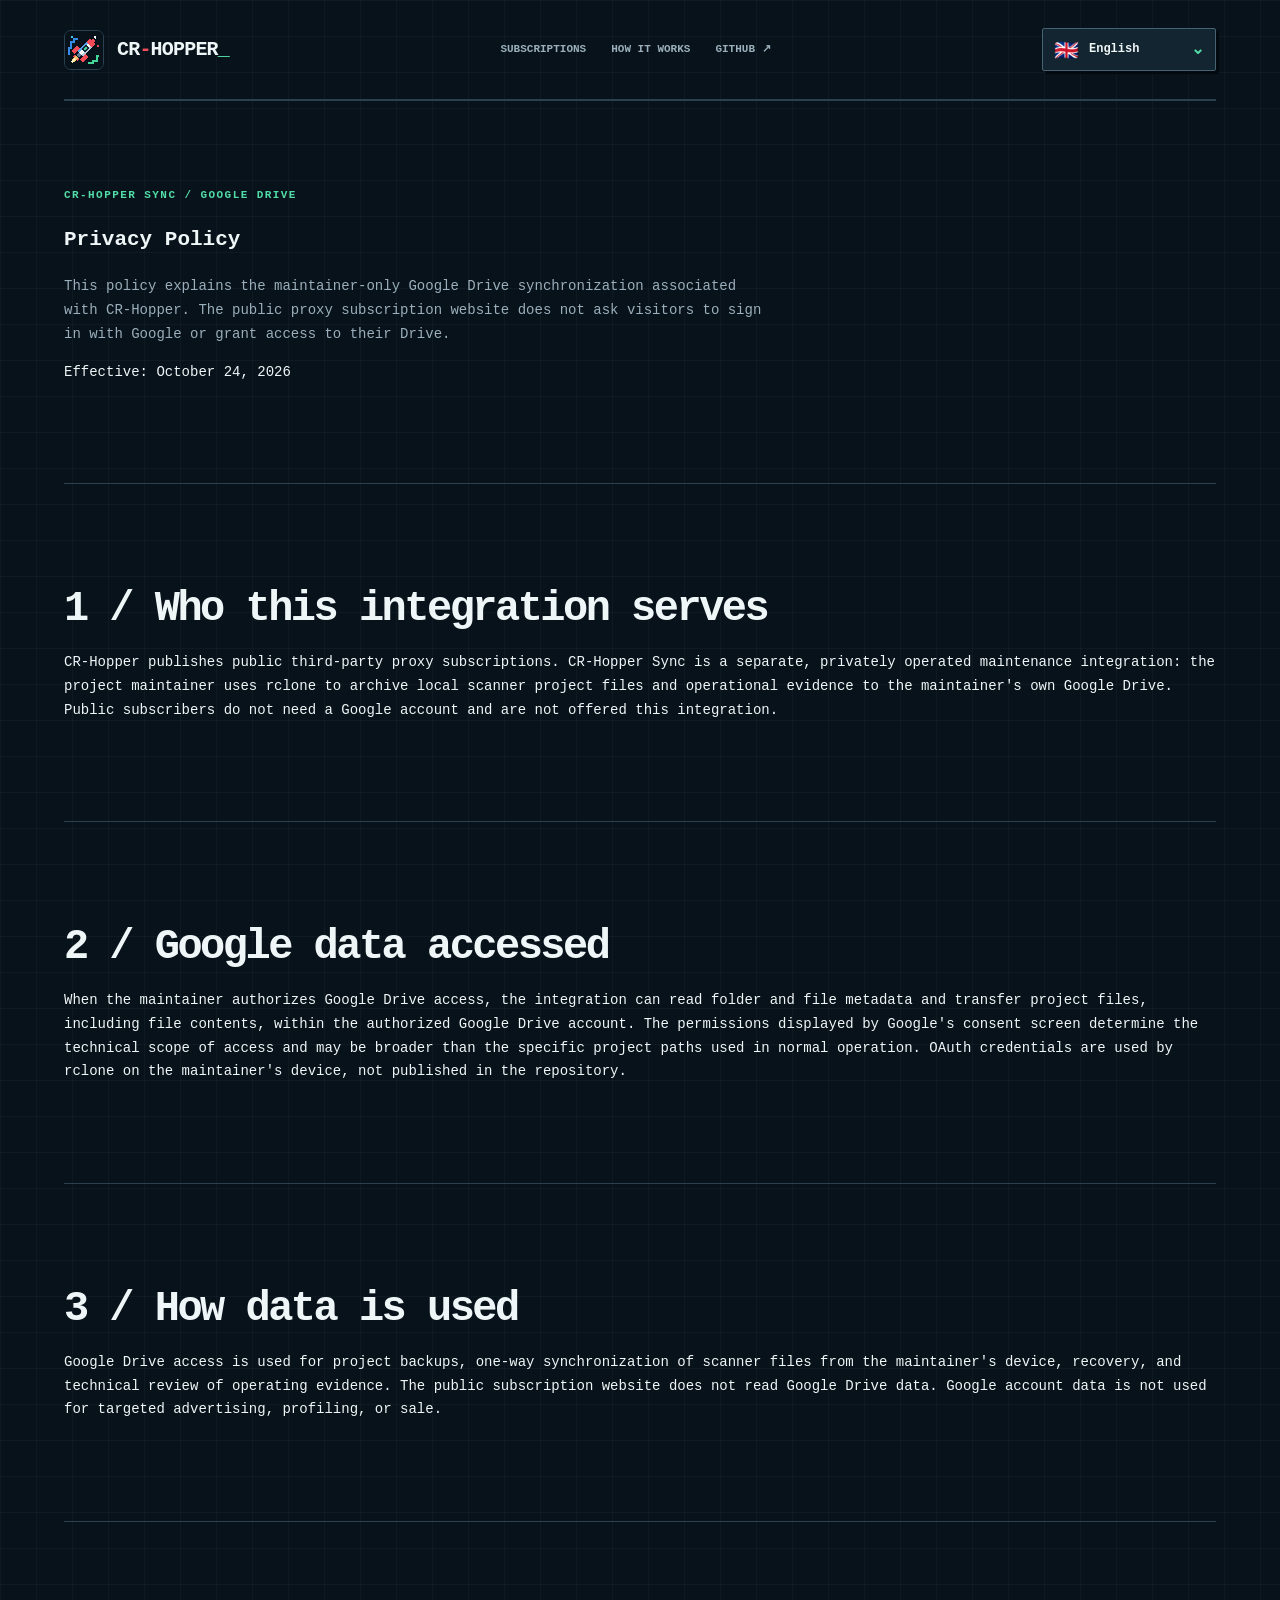
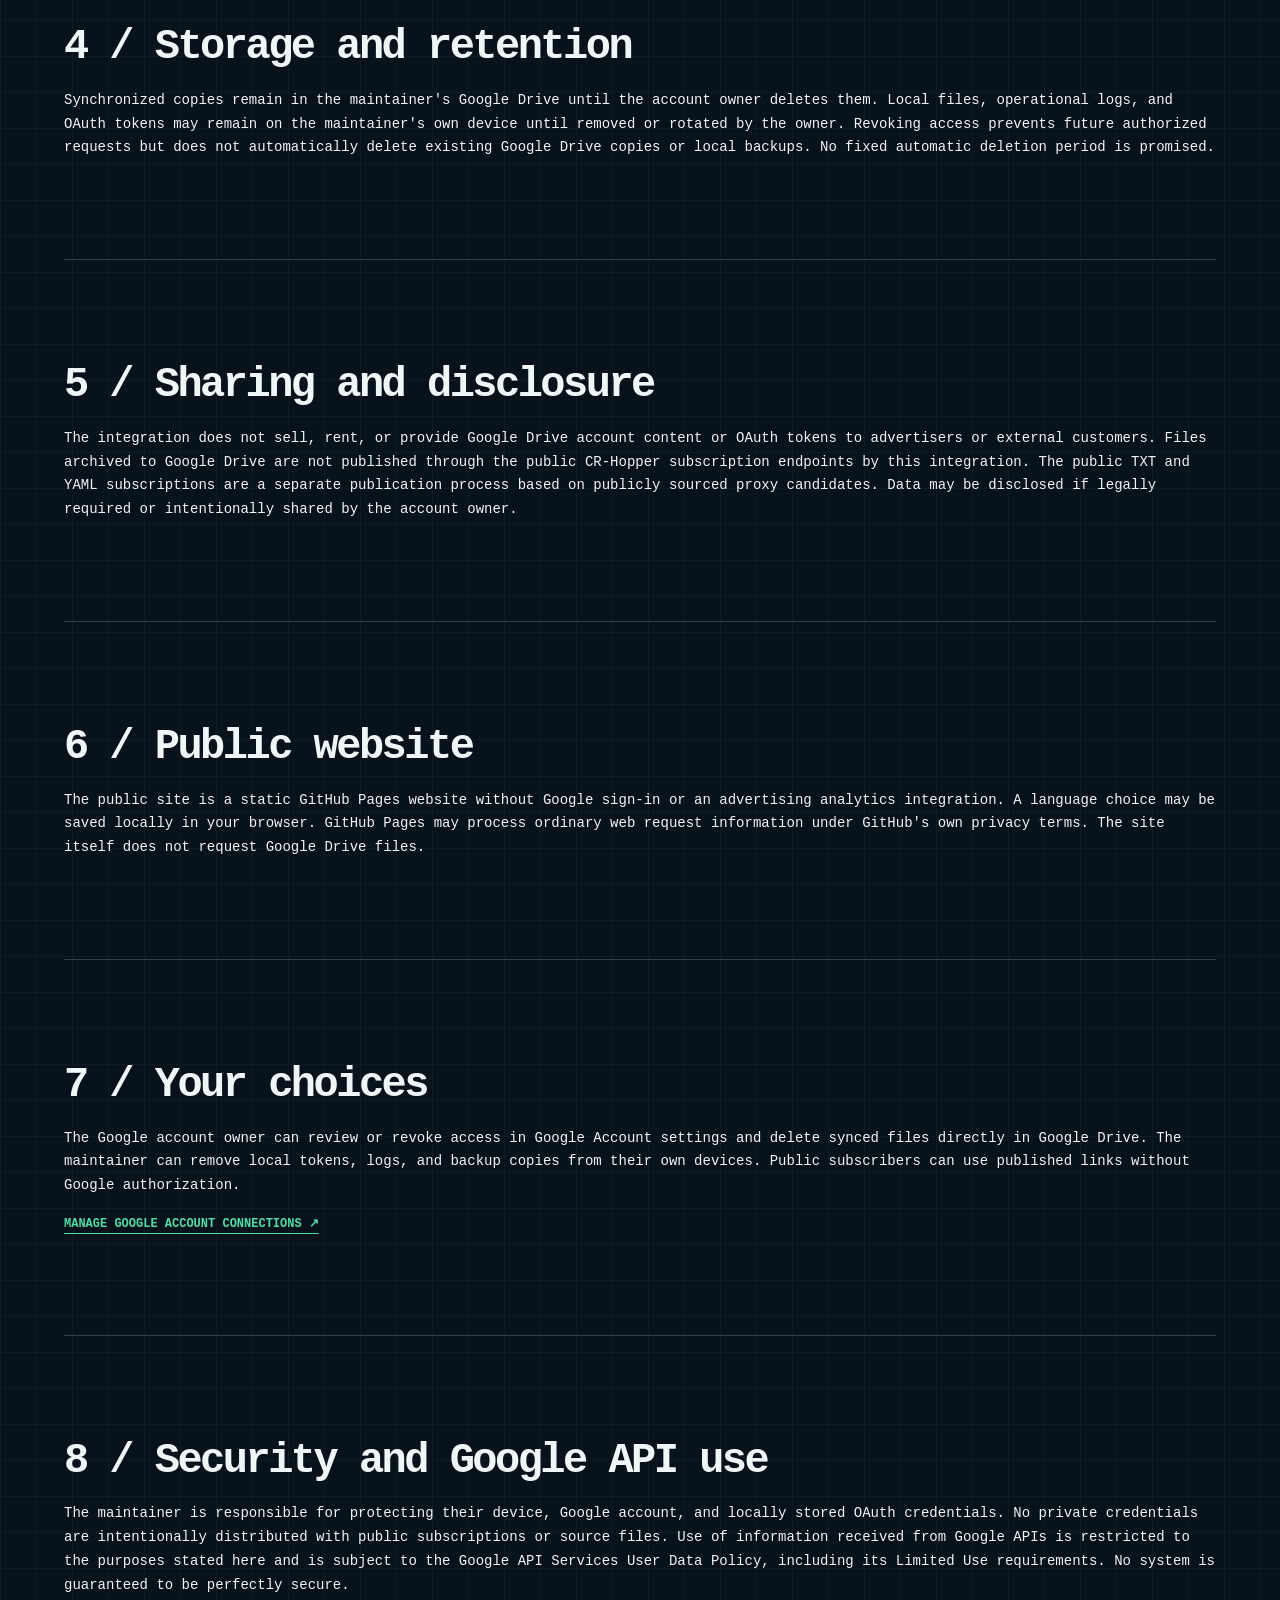
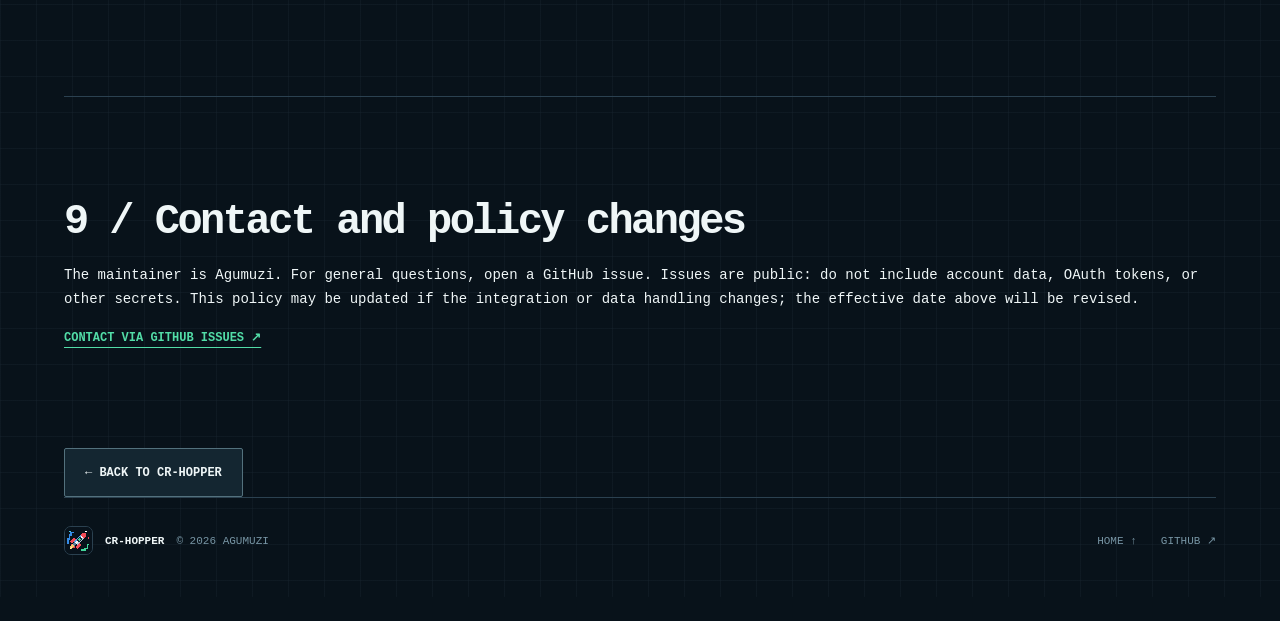
==== docs/privacy.html @ 55a14ff9 "docs: add CR-Hopper Sync Google Drive privacy policy" ====
<!doctype html>
<html lang="en">
<head>
<meta charset="utf-8"><meta name="viewport" content="width=device-width, initial-scale=1">
<title>CR-Hopper Sync — Privacy Policy</title>
<meta name="description" content="Privacy policy for CR-Hopper Sync, the maintainer-operated Google Drive backup integration associated with CR-Hopper.">
<meta name="theme-color" content="#08121a">
<link rel="canonical" href="https://agumuzi.github.io/crhopper/privacy.html">
<link rel="icon" href="./assets/rocket.svg" type="image/svg+xml">
<link rel="stylesheet" href="./assets/style.css?v=20261024-oauth-privacy">
<script src="./assets/app.js?v=20261024-oauth-privacy" defer></script>
</head>
<body>
<a class="skip" href="#main">Skip to content</a>
<div class="site">
<header class="top">
  <a class="brand" href="./" aria-label="CR-Hopper home"><img src="./assets/rocket.svg" alt="" width="40" height="40"><strong>CR<b>-</b>HOPPER<em>_</em></strong></a>
  <nav aria-label="Main navigation"><a href="./#feeds" data-i18n="navFeeds">SUBSCRIPTIONS</a><a href="./#how" data-i18n="navHow">HOW IT WORKS</a><a href="https://github.com/Agumuzi/crhopper" target="_blank" rel="noopener noreferrer">GITHUB ↗</a></nav>
  <div class="language-switcher" id="language-switcher" dir="ltr">
    <button class="language-toggle" id="language-toggle" type="button" aria-haspopup="menu" aria-expanded="false" aria-controls="language-menu" aria-label="English — select language">
      <span class="language-flag" id="language-flag" aria-hidden="true">🇬🇧</span>
      <span class="language-label" id="language-label">English</span>
      <span class="language-chevron" aria-hidden="true">⌄</span>
    </button>
    <div class="language-menu" id="language-menu" role="menu" aria-label="Website language" hidden>
      <button type="button" class="language-option" role="menuitemradio" aria-checked="true" data-language="en" lang="en"><span class="language-flag" aria-hidden="true">🇬🇧</span><span class="language-option-label">English</span></button>
      <button type="button" class="language-option" role="menuitemradio" aria-checked="false" data-language="zh" lang="zh-CN"><span class="language-flag" aria-hidden="true">🇨🇳</span><span class="language-option-label">简体中文</span></button>
      <button type="button" class="language-option" role="menuitemradio" aria-checked="false" data-language="ru" lang="ru"><span class="language-flag" aria-hidden="true">🇷🇺</span><span class="language-option-label">Русский</span></button>
      <button type="button" class="language-option" role="menuitemradio" aria-checked="false" data-language="fa" lang="fa"><span class="language-flag" aria-hidden="true">🇮🇷</span><span class="language-option-label" dir="rtl">فارسی</span></button>
    </div>
  </div>
</header>
<main id="main">
<section class="section policy-hero" aria-labelledby="privacy-title">
  <div class="section-id" data-i18n="privacyEyebrow">CR-HOPPER SYNC / GOOGLE DRIVE</div>
  <h1 id="privacy-title" data-i18n="privacyTitle">Privacy Policy</h1>
  <p class="lead" data-i18n="privacyIntro">This policy explains the maintainer-only Google Drive synchronization associated with CR-Hopper. The public proxy subscription website does not ask visitors to sign in with Google or grant access to their Drive.</p>
  <p class="policy-date" data-i18n="privacyUpdated">Effective: October 24, 2026</p>
</section>
<div class="policy-content">
<section class="section" aria-labelledby="scope-title"><h2 id="scope-title" data-i18n="privacyScopeTitle">1 / Who this integration serves</h2>
<p data-i18n="privacyScope">CR-Hopper publishes public third-party proxy subscriptions. CR-Hopper Sync is a separate, privately operated maintenance integration: the project maintainer uses rclone to archive local scanner project files and operational evidence to the maintainer's own Google Drive. Public subscribers do not need a Google account and are not offered this integration.</p></section>
<section class="section" aria-labelledby="data-title"><h2 id="data-title" data-i18n="privacyDataTitle">2 / Google data accessed</h2>
<p data-i18n="privacyData">When the maintainer authorizes Google Drive access, the integration can read folder and file metadata and transfer project files, including file contents, within the authorized Google Drive account. The permissions displayed by Google's consent screen determine the technical scope of access and may be broader than the specific project paths used in normal operation. OAuth credentials are used by rclone on the maintainer's device, not published in the repository.</p></section>
<section class="section" aria-labelledby="use-title"><h2 id="use-title" data-i18n="privacyUseTitle">3 / How data is used</h2>
<p data-i18n="privacyUse">Google Drive access is used for project backups, one-way synchronization of scanner files from the maintainer's device, recovery, and technical review of operating evidence. The public subscription website does not read Google Drive data. Google account data is not used for targeted advertising, profiling, or sale.</p></section>
<section class="section" aria-labelledby="storage-title"><h2 id="storage-title" data-i18n="privacyStorageTitle">4 / Storage and retention</h2>
<p data-i18n="privacyStorage">Synchronized copies remain in the maintainer's Google Drive until the account owner deletes them. Local files, operational logs, and OAuth tokens may remain on the maintainer's own device until removed or rotated by the owner. Revoking access prevents future authorized requests but does not automatically delete existing Google Drive copies or local backups. No fixed automatic deletion period is promised.</p></section>
<section class="section" aria-labelledby="sharing-title"><h2 id="sharing-title" data-i18n="privacySharingTitle">5 / Sharing and disclosure</h2>
<p data-i18n="privacySharing">The integration does not sell, rent, or provide Google Drive account content or OAuth tokens to advertisers or external customers. Files archived to Google Drive are not published through the public CR-Hopper subscription endpoints by this integration. The public TXT and YAML subscriptions are a separate publication process based on publicly sourced proxy candidates. Data may be disclosed if legally required or intentionally shared by the account owner.</p></section>
<section class="section" aria-labelledby="website-title"><h2 id="website-title" data-i18n="privacyWebsiteTitle">6 / Public website</h2>
<p data-i18n="privacyWebsite">The public site is a static GitHub Pages website without Google sign-in or an advertising analytics integration. A language choice may be saved locally in your browser. GitHub Pages may process ordinary web request information under GitHub's own privacy terms. The site itself does not request Google Drive files.</p></section>
<section class="section" aria-labelledby="control-title"><h2 id="control-title" data-i18n="privacyControlTitle">7 / Your choices</h2>
<p data-i18n="privacyControl">The Google account owner can review or revoke access in Google Account settings and delete synced files directly in Google Drive. The maintainer can remove local tokens, logs, and backup copies from their own devices. Public subscribers can use published links without Google authorization.</p>
<p><a class="text-link" href="https://myaccount.google.com/connections" target="_blank" rel="noopener noreferrer" data-i18n="privacyControlLink">MANAGE GOOGLE ACCOUNT CONNECTIONS ↗</a></p></section>
<section class="section" aria-labelledby="security-title"><h2 id="security-title" data-i18n="privacySecurityTitle">8 / Security and Google API use</h2>
<p data-i18n="privacySecurity">The maintainer is responsible for protecting their device, Google account, and locally stored OAuth credentials. No private credentials are intentionally distributed with public subscriptions or source files. Use of information received from Google APIs is restricted to the purposes stated here and is subject to the Google API Services User Data Policy, including its Limited Use requirements. No system is guaranteed to be perfectly secure.</p></section>
<section class="section" aria-labelledby="contact-title"><h2 id="contact-title" data-i18n="privacyContactTitle">9 / Contact and policy changes</h2>
<p data-i18n="privacyContact">The maintainer is Agumuzi. For general questions, open a GitHub issue. Issues are public: do not include account data, OAuth tokens, or other secrets. This policy may be updated if the integration or data handling changes; the effective date above will be revised.</p>
<p><a class="text-link" href="https://github.com/Agumuzi/crhopper/issues" target="_blank" rel="noopener noreferrer" data-i18n="privacyContactLink">CONTACT VIA GITHUB ISSUES ↗</a></p></section>
</div>
<div class="policy-actions"><a class="btn" href="./" data-i18n="privacyBack">← BACK TO CR-HOPPER</a></div>
</main>
<footer><div class="foot"><img src="./assets/rocket.svg" alt="" width="29" height="29"><strong>CR-HOPPER</strong><span>© 2026 AGUMUZI</span></div><div><a href="./" data-i18n="privacyBackShort">HOME ↑</a><a href="https://github.com/Agumuzi/crhopper">GITHUB ↗</a></div></footer>
</div><div class="toast" id="toast" role="status" aria-live="polite"></div>
</body></html>
---- docs/assets/style.css ----
:root{color-scheme:dark;--bg:#08121a;--surface:#111e29;--border:#2b4150;--text:#eff6f7;--muted:#9aafbb;--mint:#52dca7;--red:#f04e5d;--blue:#5ba3f0;--gold:#e8c577;--font:ui-monospace,SFMono-Regular,Menlo,Monaco,Consolas,monospace}*{box-sizing:border-box}html{scroll-behavior:smooth}body{margin:0;background:var(--bg);color:var(--text);font:14px/1.7 var(--font);background-image:linear-gradient(#20303a44 1px,transparent 1px),linear-gradient(90deg,#20303a44 1px,transparent 1px);background-size:36px 36px}a{color:inherit;text-decoration:none}button,select{font:inherit}button{cursor:pointer}a:focus-visible,button:focus-visible,select:focus-visible,summary:focus-visible{outline:2px solid var(--mint);outline-offset:4px}.skip{position:absolute;left:-9999px;top:0;background:var(--mint);color:#07141a;padding:10px}.skip:focus{left:12px}.site{max-width:1240px;margin:auto;padding:0 clamp(20px,5vw,72px)}.top{display:flex;align-items:center;justify-content:space-between;gap:22px;min-height:100px;border-bottom:1px solid var(--border)}.brand{display:flex;gap:13px;align-items:center;white-space:nowrap;font-size:20px;letter-spacing:-.04em}.brand img,.foot img{border:1px solid var(--border);border-radius:7px}.brand b{color:var(--red)}.brand em{font-style:normal;color:var(--mint)}nav{display:flex;gap:25px;align-items:center;color:var(--muted);font-size:11px;font-weight:700}nav a:hover,footer a:hover,.text-link:hover{color:var(--mint)}.hero{min-height:620px;display:grid;grid-template-columns:1.18fr .82fr;gap:35px;align-items:center;padding:85px 0}.eyebrow,.section-id{color:var(--mint);letter-spacing:.13em;font-size:11px;font-weight:750}.dot{display:inline-block;width:8px;height:8px;border:2px solid var(--mint);margin-right:8px}.hero h1{font-size:clamp(60px,7.7vw,108px);line-height:1.13;letter-spacing:-.09em;margin:22px 0;font-weight:950;white-space:nowrap;text-shadow:4px 4px #18342e}.hero h1 .dash{color:var(--red)}.hero h1 .mint{color:var(--mint)}.cursor{font-size:.3em;vertical-align:27%;color:var(--blue);margin-left:10px;animation:blink 1.5s steps(1) infinite}.hero h2{font-size:clamp(24px,3vw,39px);line-height:1.35;letter-spacing:-.05em;margin:0 0 22px}.lead,.subtitle,.about p,.disclaimer p{color:var(--muted);max-width:710px;font-size:14px}.hero-actions{display:flex;flex-wrap:wrap;gap:12px;margin-top:35px}.btn{border:1px solid #53717d;display:inline-flex;justify-content:center;align-items:center;min-height:49px;padding:12px 20px;color:var(--text);background:#142631;font-size:12px;font-weight:800;transition:transform .15s,background .15s;border-radius:2px}.btn:hover{transform:translateY(-2px);border-color:var(--mint)}.btn-primary{background:var(--mint);color:#061d17;border-color:var(--mint);box-shadow:4px 4px #265e4b}.tags{margin-top:32px;display:flex;gap:9px;flex-wrap:wrap}.tags span{font-size:10px;color:#7d9cac;border:1px solid var(--border);padding:5px 9px}.hero-visual{position:relative;aspect-ratio:1;display:grid;place-items:center;isolation:isolate;background:radial-gradient(circle,#1b3739 0%,#0f1f2b 45%,transparent 72%)}.hero-visual img{position:relative;z-index:2;width:70%;height:auto;transform:rotate(-7deg);box-shadow:12px 12px 0 #040c12a9}.orbit{position:absolute;border:2px dashed #376278;border-radius:50%;width:94%;height:54%;transform:rotate(-31deg)}.orbit.second{width:60%;height:94%;transform:rotate(34deg);border-color:#31544f}.hero-visual small{position:absolute;bottom:0;color:#8daab8;font-size:10px}.hero-visual small span{color:var(--mint)}.section{padding:85px 0;border-top:1px solid var(--border);scroll-margin-top:30px}.section h2,.disclaimer h2{font-size:clamp(28px,3.65vw,42px);letter-spacing:-.06em;line-height:1.3;margin:13px 0}.section .subtitle{margin:0 0 32px}.feed-grid{display:grid;grid-template-columns:repeat(2,minmax(0,1fr));gap:20px}.card,.terminal{background:var(--surface);border:1px solid var(--border);box-shadow:5px 5px #050c12}.card-bar{border-bottom:1px solid var(--border);background:#162630;display:flex;align-items:center;gap:16px;justify-content:space-between;min-height:44px;padding:0 18px;font-size:10px;color:#a7bec6}.lights{color:var(--red);letter-spacing:4px}.card-body{padding:26px}.card .label{font-size:10px;color:var(--mint);letter-spacing:.08em}.card h3{font-size:31px;letter-spacing:-.05em;margin:5px 0 10px}.card p{color:var(--muted);font-size:13px;min-height:51px}.code{border:1px solid #304c5b;background:#08141c;padding:14px;white-space:nowrap;overflow-x:auto;direction:ltr;text-align:left;font-size:11px;color:#bcdaec}.copy{width:100%;margin-top:17px;background:#163e33;color:var(--mint);border-color:#437662}.warning{border-left:3px solid var(--gold);padding-left:14px;color:#b0b8c1;font-size:12px;margin-top:24px}.steps{display:grid;grid-template-columns:repeat(4,minmax(0,1fr));gap:13px}.step{padding:20px;background:#101d27;border:1px solid var(--border);min-height:222px}.step .num{color:#7192a1;font-size:11px}.step .symbol{font-size:32px;color:var(--blue);margin:12px 0}.step:nth-child(2) .symbol{color:var(--red)}.step:nth-child(3) .symbol{color:var(--gold)}.step:nth-child(4) .symbol{color:var(--mint)}.step h3{margin:0;font-size:17px}.step p{font-size:12px;color:var(--muted)}.about{display:grid;grid-template-columns:1.13fr .87fr;gap:56px;align-items:center}.terminal pre{margin:0;padding:22px;font:12px/2 var(--font);overflow-x:auto;direction:ltr;text-align:left}.terminal .prompt{color:var(--mint)}.terminal .key{color:#95c4ed}.terminal .str{color:var(--gold)}.terminal .bool{color:var(--red)}.terminal .comment{color:#6d8e9f}.about p{line-height:1.9}.text-link{font-size:12px;color:var(--mint);font-weight:800;text-decoration:underline;text-underline-offset:6px}.faq{margin-top:25px;border-top:1px solid var(--border)}.faq details{padding:20px 0;border-bottom:1px solid var(--border)}.faq summary{list-style:none;cursor:pointer;font-weight:800;display:flex;justify-content:space-between;gap:15px}.faq summary::-webkit-details-marker{display:none}.faq summary:after{content:"+";font-size:22px;color:var(--mint)}.faq details[open] summary:after{content:"−"}.faq p{font-size:13px;color:var(--muted);line-height:1.9;max-width:830px}.disclaimer{display:flex;align-items:center;justify-content:space-between;gap:40px;padding:28px;background:#14242e;border:1px solid var(--border);border-left:4px solid var(--gold);margin-bottom:70px}.disclaimer h2{font-size:24px}.disclaimer p{font-size:12px}.disclaimer .text-link{white-space:nowrap}footer{display:flex;flex-wrap:wrap;align-items:center;justify-content:space-between;gap:15px;border-top:1px solid var(--border);padding:28px 0 42px;color:#7795a4;font-size:11px}.foot{display:flex;align-items:center;gap:12px}.foot strong{color:var(--text)}footer>div:nth-child(2){display:flex;gap:24px}.toast{position:fixed;bottom:25px;right:25px;opacity:0;transform:translateY(13px);pointer-events:none;transition:opacity .2s,transform .2s;background:#164235;border:1px solid var(--mint);color:var(--mint);padding:12px 19px;z-index:99;font-size:12px}.toast.visible{opacity:1;transform:translateY(0)}[dir=rtl] .warning{border-left:0;border-right:3px solid var(--gold);padding-left:0;padding-right:14px}[dir=rtl] .disclaimer{border-left:1px solid var(--border);border-right:4px solid var(--gold)}[dir=rtl] .hero h1,[dir=rtl] .brand,[dir=rtl] .hero-visual small{direction:ltr}@keyframes blink{50%{opacity:0}}@media(max-width:950px){.hero h1{font-size:60px}.steps{grid-template-columns:repeat(2,1fr)}.about{gap:22px}}@media(max-width:720px){.site{padding:0 20px}.top{min-height:76px;flex-wrap:wrap;padding:13px 0}.top nav{order:3;width:100%;gap:18px;justify-content:start}.language-switcher{margin-left:auto}.brand{font-size:17px}.hero{display:flex;flex-direction:column;align-items:stretch;padding:64px 0}.hero h1{font-size:clamp(48px,10vw,76px)}.hero h2{font-size:26px}.hero-visual{max-width:310px;width:100%;margin:25px auto 0}.section{padding:62px 0}.feed-grid,.about{grid-template-columns:1fr}.steps{grid-template-columns:repeat(2,minmax(0,1fr));gap:10px}.step{padding:16px;min-height:212px}.card-body{padding:20px}.terminal pre{padding:16px;font-size:10px}.disclaimer{flex-direction:column;align-items:flex-start;padding:20px}}@media(max-width:380px){.hero h1{font-size:45px}.hero-actions{display:grid}.btn{width:100%}.steps{grid-template-columns:1fr}.step{min-height:0}}@media(prefers-reduced-motion:reduce){html{scroll-behavior:auto}.cursor{animation:none}.btn,.toast{transition:none}.btn:hover{transform:none}}
/* Consistent pixel-terminal language menu. Use actual flag emoji, never the OS select popup. */
.language-switcher{position:relative;flex:0 0 auto;z-index:20;direction:ltr}
.language-toggle{display:flex;align-items:center;gap:10px;min-width:174px;min-height:43px;padding:7px 11px;background:#122530;color:var(--text);border:1px solid #476272;box-shadow:3px 3px 0 #040b10;border-radius:2px;font-size:12px;font-weight:800;cursor:pointer;white-space:nowrap}
.language-toggle:hover,.language-toggle[aria-expanded="true"]{background:#19333b;border-color:var(--mint)}
.language-toggle[aria-expanded="true"]{box-shadow:3px 3px 0 #206047}
.language-flag{font-family:"Apple Color Emoji","Segoe UI Emoji","Noto Color Emoji",sans-serif;font-size:20px;line-height:1;display:inline-flex;align-items:center;justify-content:center;min-width:25px;flex-shrink:0}
.language-label{font-size:12px;white-space:nowrap;unicode-bidi:isolate}
.language-chevron{font-size:16px;line-height:1;margin-left:auto;color:var(--mint);transform-origin:center;transition:transform .15s ease}
.language-toggle[aria-expanded="true"] .language-chevron{transform:rotate(180deg)}
.language-menu{position:absolute;right:0;top:calc(100% + 10px);display:grid;gap:3px;min-width:205px;padding:7px;background:#0d1c25;border:1px solid #496979;box-shadow:5px 5px 0 #03090e;z-index:50}
.language-menu[hidden]{display:none}
.language-option{width:100%;display:grid;grid-template-columns:25px minmax(0,1fr) 15px;align-items:center;gap:10px;text-align:left;padding:10px 11px;color:#b4c6ce;background:transparent;border:1px solid transparent;border-radius:1px;cursor:pointer;font-size:12px;line-height:1.35}
.language-option:hover,.language-option:focus-visible{background:#1b3641;border-color:#4a7882;color:var(--text)}
.language-option[aria-checked="true"]{background:#153930;border-color:#398363;color:var(--mint)}
.language-option[aria-checked="true"]::after{content:"✓";font-weight:900;color:var(--mint)}
.language-option-label{white-space:nowrap;unicode-bidi:isolate}
.language-option[lang="fa"] .language-option-label{font-family:Tahoma,"Geeza Pro",Arial,sans-serif}
@media(max-width:380px){.language-toggle{min-width:153px;padding:7px 9px;gap:7px}.language-menu{min-width:185px}}
@media(prefers-reduced-motion:reduce){.language-chevron{transition:none}}


/* Mobile containment patch: the raw subscription URL must never size the grid track. */
.site,main,.hero,.section,.feed-grid,.feed-grid>.card,.card-body,.about,.about>.terminal,.terminal{min-width:0}
.site,main,.hero,.section,.feed-grid,.about{max-width:100%}
.feed-grid{grid-template-columns:repeat(2,minmax(0,1fr))}
.feed-grid>.card{max-width:100%}
.code{display:block;min-width:0;max-width:100%;width:100%;overflow-x:auto;overscroll-behavior-x:contain;-webkit-overflow-scrolling:touch}
.code code{display:block;white-space:nowrap}
.terminal pre{max-width:100%;min-width:0;overflow-x:auto;-webkit-overflow-scrolling:touch}
.about{grid-template-columns:minmax(0,1.13fr) minmax(0,.87fr)}
@media(max-width:720px){
  .top{display:grid;grid-template-columns:minmax(0,1fr) auto;gap:9px 10px;align-items:center}
  .top nav{grid-column:1/-1;order:initial;width:100%;display:flex;flex-wrap:wrap;gap:10px 18px}
  .brand{min-width:0;gap:8px;font-size:clamp(13px,3.7vw,17px)}
  .brand img{width:33px;height:33px;flex-shrink:0}
  .language-switcher{margin:0}
  .language-toggle{min-width:144px;max-width:164px;min-height:40px;gap:7px;padding:6px 9px}
  .language-menu{min-width:195px;max-width:calc(100vw - 36px)}
  .hero h1{font-size:clamp(36px,10.3vw,57px);letter-spacing:-.085em}
  .hero h1 .cursor{margin-left:4px}
  .hero-visual{max-width:275px;margin:18px auto 0}
  .hero{padding:52px 0 57px}
  .section{padding:56px 0}
  .feed-grid,.about{grid-template-columns:minmax(0,1fr)}
  .card-body{padding:19px}
  .card h3{font-size:28px}
  .card p{min-height:0}
  .code{white-space:normal;overflow-x:visible}
  .code code{white-space:normal;overflow-wrap:anywhere;word-break:break-word}
  .steps{grid-template-columns:repeat(2,minmax(0,1fr));gap:10px}
  .step{min-width:0;min-height:0;padding:14px 13px 17px}
  .step .symbol{margin:7px 0 4px;font-size:26px}
  .step h3{font-size:13px}
  .step p{font-size:11px;margin:6px 0 0}
  .warning{overflow-wrap:anywhere}
  .faq summary,.faq p,.about p,.disclaimer p{overflow-wrap:break-word}
}
@media(max-width:380px){
  .steps{grid-template-columns:repeat(2,minmax(0,1fr))}
  .brand{font-size:13px;gap:6px}
  .brand img{width:29px;height:29px}
  .language-toggle{min-width:132px;max-width:142px}
  .hero h1{font-size:clamp(35px,10.3vw,39px)}
}


/* Subscription URLs: explicit break opportunities in markup plus robust narrow viewport layout. */
.feed-grid,
.feed-grid > .card,
.feed-grid .card-body,
.subscription-url {
  min-width: 0;
  max-width: 100%;
}
.feed-grid > .card { overflow: hidden; }
.subscription-url {
  display: block;
  width: 100%;
  max-width: 100%;
  overflow-x: auto;
  overflow-y: hidden;
  -webkit-overflow-scrolling: touch;
  text-align: left;
  direction: ltr;
}
.subscription-url .subscription-url-text {
  display: block;
  min-width: 0;
  max-width: 100%;
  white-space: normal;
  overflow-wrap: anywhere;
  word-break: break-word;
  line-height: 1.65;
}
@media(max-width:720px) {
  .feed-grid{width:100%;grid-template-columns:minmax(0,1fr);}
  .feed-grid > .card{width:100%;min-width:0;max-width:100%;}
  .subscription-url{
    padding: 11px 10px;
    overflow-x: hidden;
  }
  .subscription-url .subscription-url-text {
    font-size:clamp(10px,2.65vw,12px);
    letter-spacing:-.02em;
    white-space:normal;
    overflow-wrap:anywhere;
    word-break:break-all;
  }
}
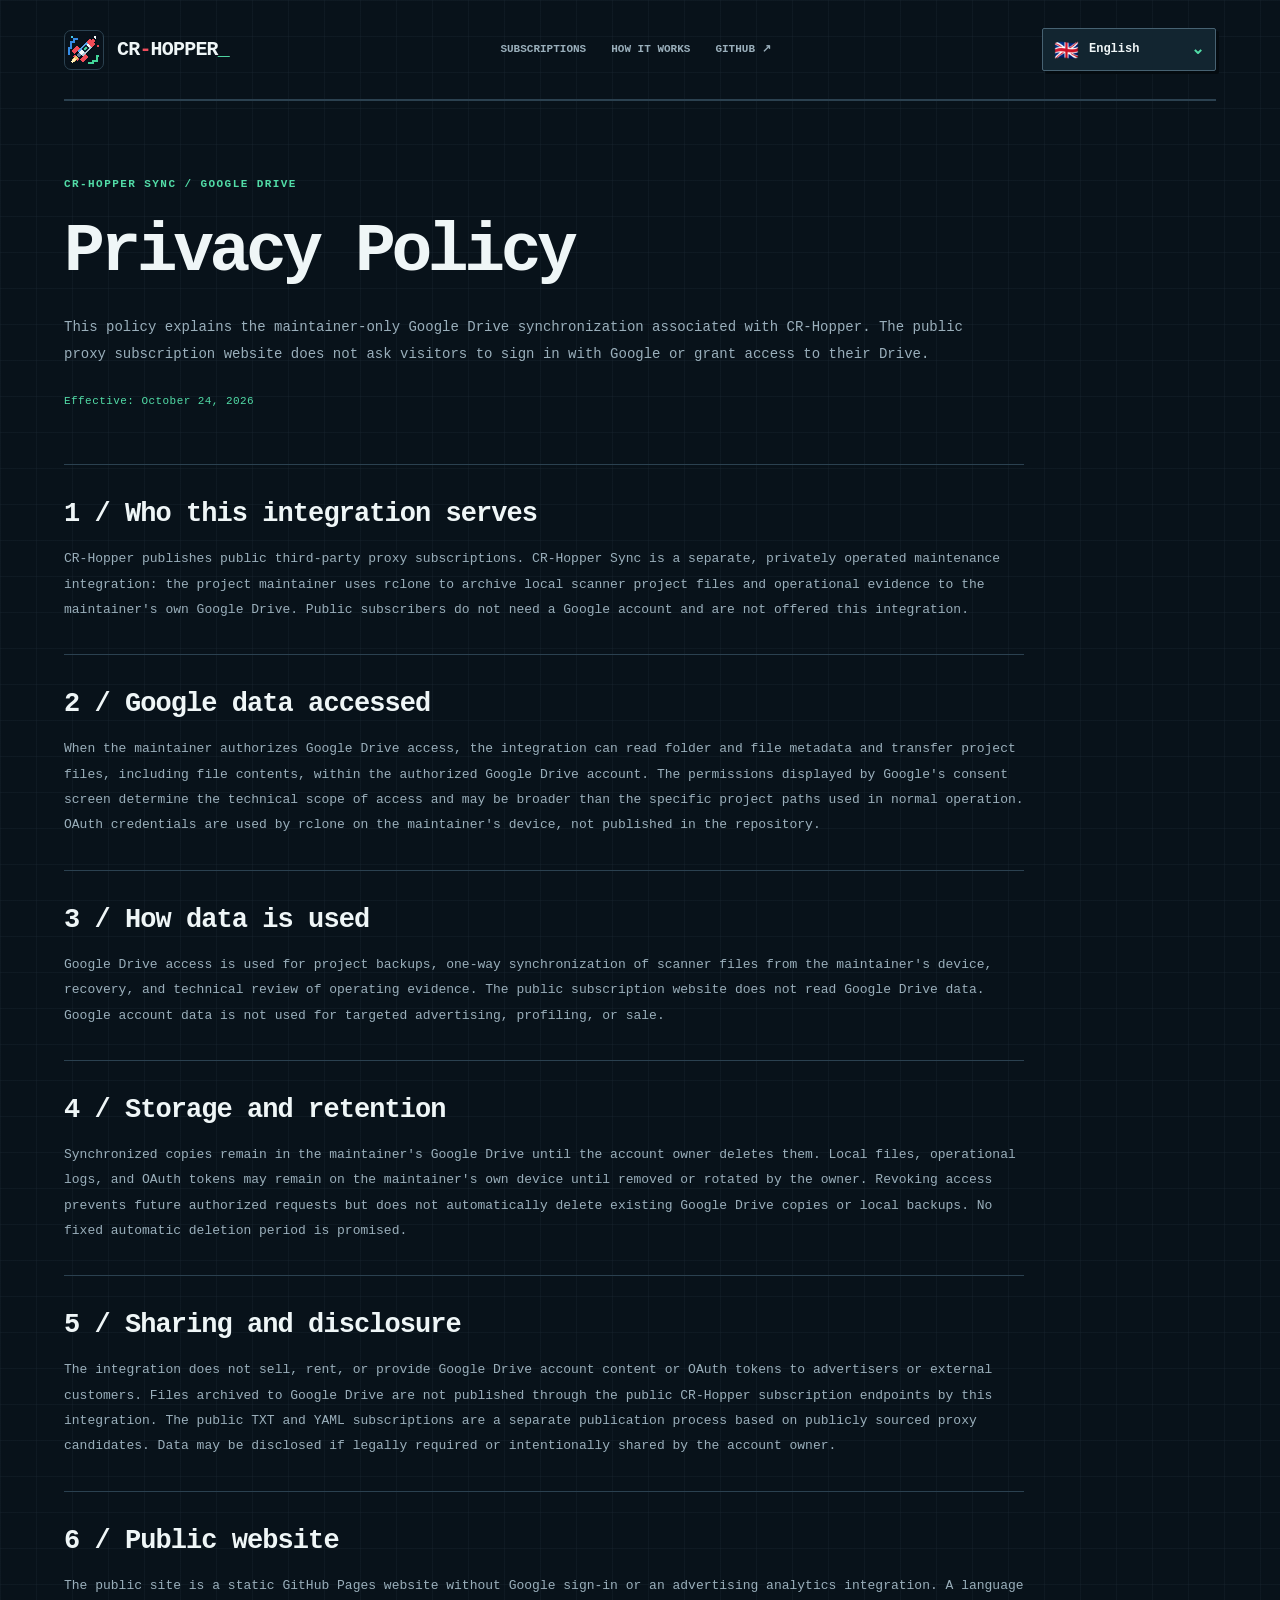
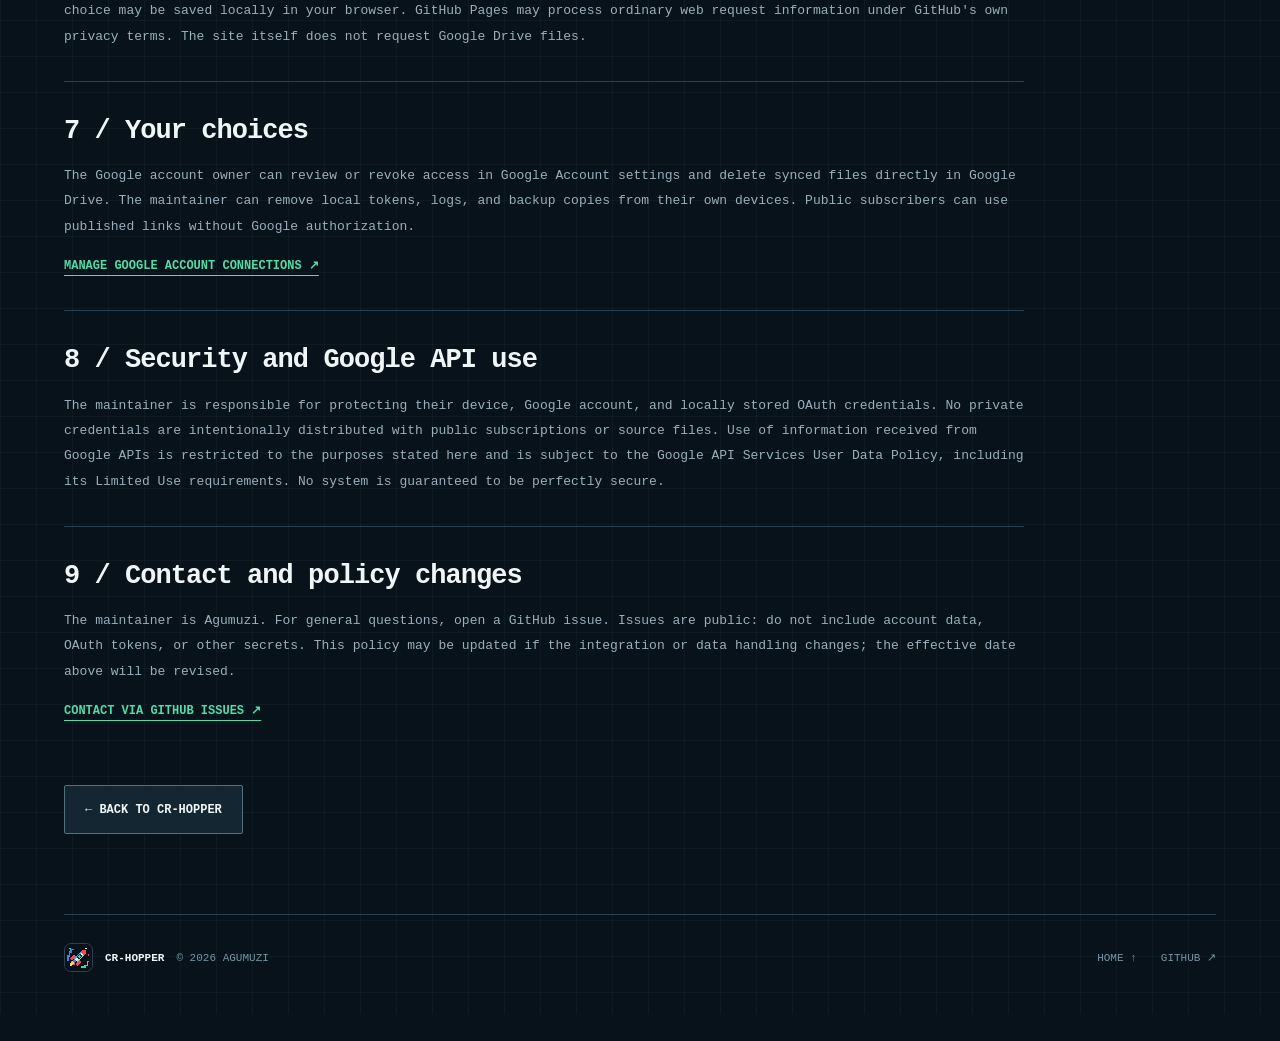
==== commit a06b36a2: "docs: remove public Google Drive sync references from docs/privacy.html" ====
--- a/docs/privacy.html
+++ b/docs/privacy.html
@@ -4,6 +4,7 @@
 <meta charset="utf-8"><meta name="viewport" content="width=device-width, initial-scale=1">
 <title>CR-Hopper Sync — Privacy Policy</title>
 <meta name="description" content="Privacy policy for CR-Hopper Sync, the maintainer-operated Google Drive backup integration associated with CR-Hopper.">
+<meta name="robots" content="noindex, nofollow">
 <meta name="theme-color" content="#08121a">
 <link rel="canonical" href="https://agumuzi.github.io/crhopper/privacy.html">
 <link rel="icon" href="./assets/rocket.svg" type="image/svg+xml">
--- a/docs/assets/style.css
+++ b/docs/assets/style.css
@@ -108,3 +108,79 @@
     word-break:break-all;
   }
 }
+
+/* Standalone privacy policy styles. */
+.policy-hero{padding:74px 0 42px}
+.policy-hero h1{font-size:clamp(37px,5.8vw,68px);letter-spacing:-.065em;line-height:1.2;margin:17px 0 22px}
+.policy-hero .lead{max-width:900px;line-height:1.9}
+.policy-date{color:var(--mint);font-size:11px;letter-spacing:.04em;margin-top:25px}
+.policy-content{max-width:960px;min-width:0}
+.policy-content .section{padding:32px 0}
+.policy-content h2{font-size:clamp(20px,2.7vw,27px);letter-spacing:-.035em;margin:0 0 14px}
+.policy-content p{font-size:13px;line-height:1.95;color:var(--muted);overflow-wrap:anywhere;margin:0 0 14px}
+.policy-content p:last-child{margin-bottom:0}
+.policy-actions{padding:30px 0 80px}
+footer>div:nth-child(2){flex-wrap:wrap}
+@media(max-width:720px){.policy-hero{padding:56px 0 38px}.policy-content .section{padding:25px 0}.policy-actions{padding-bottom:56px}}
+
+
+/* Client setup guides: aligned with CR-Hopper's terminal cards and mobile layout. */
+.setup-section .subtitle{max-width:860px}
+.setup-grid{display:grid;grid-template-columns:repeat(2,minmax(0,1fr));gap:20px;align-items:stretch}
+.setup-card{min-width:0;background:var(--surface);border:1px solid var(--border);box-shadow:5px 5px #050c12;display:flex;flex-direction:column}
+.setup-card-head{display:flex;justify-content:space-between;align-items:center;gap:10px;background:#162630;border-bottom:1px solid var(--border);padding:12px 20px;color:var(--mint);font-size:10px;font-weight:800;letter-spacing:.04em}
+.setup-tag{color:var(--muted);font-size:9px;letter-spacing:.04em}
+.setup-card-body{padding:25px;display:flex;flex-direction:column;flex:1;min-width:0}
+.setup-card h3{font-size:clamp(25px,3vw,33px);line-height:1.2;letter-spacing:-.055em;margin:2px 0 12px}
+.setup-summary{color:var(--muted);font-size:13px;line-height:1.7;margin:0 0 13px;min-height:44px}
+.platform-list{font-size:10px;color:#91aebd;letter-spacing:.03em;line-height:1.8;margin-bottom:20px;overflow-wrap:anywhere;direction:ltr;text-align:start;unicode-bidi:isolate}
+.setup-links{display:flex;align-items:center;flex-wrap:wrap;gap:14px 20px;min-height:48px}
+.setup-download{min-height:43px;background:#163e33;border-color:#437662;color:var(--mint);padding:10px 15px}
+.setup-links .text-link{font-size:11px}
+.setup-instructions{border-top:1px solid var(--border);margin-top:24px;padding-top:18px;flex:1}
+.setup-caption{color:var(--mint);font-size:10px;letter-spacing:.1em;font-weight:800;margin:0 0 16px}
+.setup-instructions ol{list-style:none;counter-reset:quickstart;margin:0;padding:0;display:grid;gap:13px}
+.setup-instructions li{counter-increment:quickstart;position:relative;padding-inline-start:42px;color:#c2d0d6;font-size:12px;line-height:1.75;overflow-wrap:anywhere}
+.setup-instructions li::before{content:"0" counter(quickstart);position:absolute;inset-inline-start:0;top:0;color:var(--mint);border:1px solid #365a57;background:#10272b;min-width:30px;height:27px;text-align:center;line-height:25px;font-size:10px;font-weight:800}
+.setup-bottom{border-top:1px solid var(--border);padding-top:20px;margin-top:24px;display:flex;align-items:center;flex-wrap:wrap;gap:10px 20px}
+.setup-copy{width:auto;margin-top:0;min-height:43px;padding:10px 17px}
+.setup-more{font-size:11px;color:var(--mint);font-weight:800;text-decoration:underline;text-underline-offset:5px}
+.setup-more:hover{color:var(--text)}
+.setup-caution{border-inline-start:3px solid var(--gold);padding-inline-start:14px;font-size:12px;color:#acbac0;line-height:1.8;margin:25px 0 0}
+@media(max-width:760px){.setup-grid{grid-template-columns:minmax(0,1fr)}.setup-card-body{padding:20px}.setup-summary{min-height:0}.setup-card-head{padding:12px 16px}}
+@media(max-width:420px){.setup-links{align-items:flex-start;flex-direction:column;gap:12px}.setup-bottom{align-items:flex-start;flex-direction:column;gap:16px}.setup-copy{width:100%}.setup-card-head{flex-wrap:wrap}.setup-instructions li{padding-inline-start:38px}}
+@media(prefers-reduced-motion:reduce){.setup-download,.setup-copy{transition:none}}
+
+/* CR-Hopper hero: concise, localized update promise (not a node-uptime indicator). */
+.hero-cadence{
+  display:flex;
+  align-items:center;
+  gap:11px;
+  width:fit-content;
+  max-width:100%;
+  margin:20px 0 0;
+  color:#a8eacb;
+  font-size:12px;
+  font-weight:700;
+  line-height:1.65;
+  letter-spacing:.005em;
+}
+.hero-cadence .cadence-symbol{
+  display:inline-flex;
+  justify-content:center;
+  align-items:center;
+  flex:none;
+  width:23px;
+  height:23px;
+  border:1px solid rgba(82,220,167,.38);
+  border-radius:50%;
+  color:var(--mint);
+}
+.hero-cadence .cadence-symbol svg{width:17px;height:17px;display:block;flex:none;overflow:visible}
+html[lang="ru"] .hero-cadence{letter-spacing:0}
+html[dir="rtl"] .hero-cadence{direction:rtl}
+@media(max-width:560px){
+  .hero-cadence{font-size:11px;gap:8px;margin-top:18px}
+  .hero-cadence .cadence-symbol{width:21px;height:21px}
+  .hero-cadence .cadence-symbol svg{width:15px;height:15px}
+}
